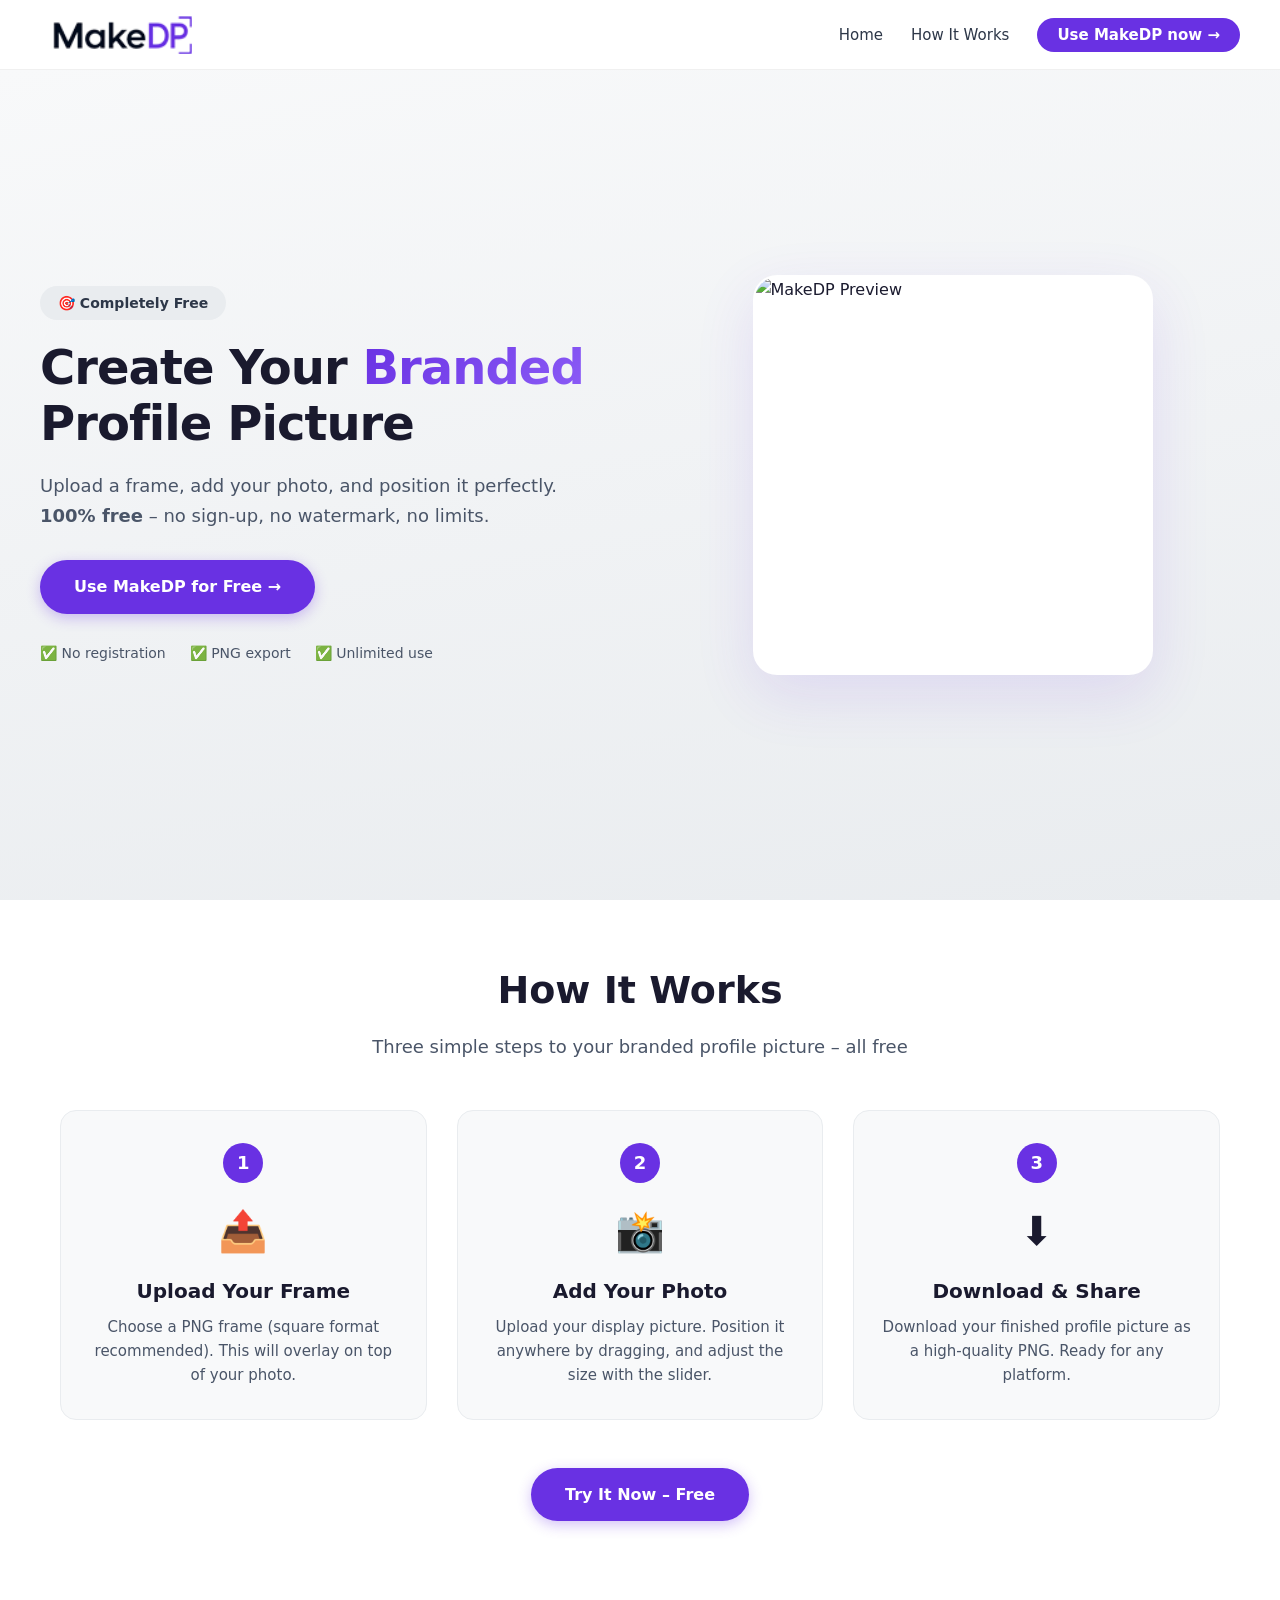
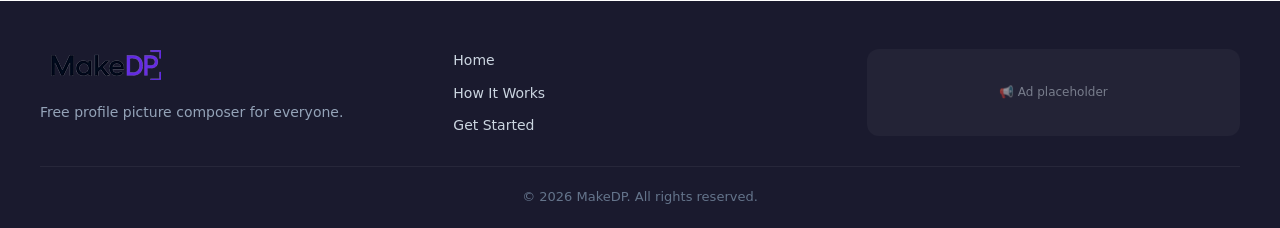
==== index.html @ 54bb2370 "Update index.html" ====
<!DOCTYPE html>
<html lang="en">
<head>
  <meta charset="UTF-8" />
  <meta name="viewport" content="width=device-width, initial-scale=1.0" />
  <title>MakeDP – Free Profile Picture Composer</title>
  <link rel="stylesheet" href="styles.css" />
</head>
<body>

  <!-- Navigation -->
  <nav class="navbar">
    <div class="nav-container">
      <div class="nav-logo">
        <a href="index.html">
          <img src="web MakeDP.png" alt="MakeDP Logo" class="nav-logo-img" />
        </a>
      </div>
      <ul class="nav-links">
        <li><a href="index.html">Home</a></li>
        <li><a href="#how-it-works">How It Works</a></li>
        <li><a href="tool.html" class="nav-cta">Use MakeDP now →</a></li>
      </ul>
      <div class="nav-toggle" id="navToggle">
        <span></span><span></span><span></span>
      </div>
    </div>
  </nav>

  <!-- Hero Section -->
  <section class="hero">
    <div class="hero-container">
      <div class="hero-content">
        <span class="hero-badge">🎯 Completely Free</span>
        <h1>Create Your <span class="highlight">Branded</span> Profile Picture</h1>
        <p class="hero-sub">
          Upload a frame, add your photo, and position it perfectly. <br />
          <strong>100% free</strong> – no sign-up, no watermark, no limits.
        </p>
        <div class="hero-buttons">
          <a href="tool.html" class="btn btn-primary">Use MakeDP for Free →</a>
        </div>
        <div class="hero-stats">
          <span>✅ No registration</span>
          <span>✅ PNG export</span>
          <span>✅ Unlimited use</span>
        </div>
      </div>
      <div class="hero-preview">
        <div class="preview-box">
          <img src="hero-preview.png" alt="MakeDP Preview" class="hero-preview-img" />
        </div>
      </div>
    </div>
  </section>

  <!-- How It Works -->
  <section class="how-it-works" id="how-it-works">
    <div class="section-container">
      <h2 class="section-title">How It Works</h2>
      <p class="section-sub">Three simple steps to your branded profile picture – all free</p>

      <div class="steps-grid">
        <div class="step-card">
          <div class="step-number">1</div>
          <div class="step-icon">📤</div>
          <h3>Upload Your Frame</h3>
          <p>Choose a PNG frame (square format recommended). This will overlay on top of your photo.</p>
        </div>

        <div class="step-card">
          <div class="step-number">2</div>
          <div class="step-icon">📸</div>
          <h3>Add Your Photo</h3>
          <p>Upload your display picture. Position it anywhere by dragging, and adjust the size with the slider.</p>
        </div>

        <div class="step-card">
          <div class="step-number">3</div>
          <div class="step-icon">⬇️</div>
          <h3>Download &amp; Share</h3>
          <p>Download your finished profile picture as a high-quality PNG. Ready for any platform.</p>
        </div>
      </div>

      <div class="steps-cta">
        <a href="tool.html" class="btn btn-primary">Try It Now – Free</a>
      </div>
    </div>
  </section>

  <!-- Footer -->
  <footer class="footer">
    <div class="footer-container">
      <div class="footer-brand">
        <img src="web MakeDP.png" alt="MakeDP Logo" style="height: 32px; width: auto; display: inline-block; margin-bottom: 8px;" />
        <p style="margin-top: 4px;">Free profile picture composer for everyone.</p>
      </div>
      <div class="footer-links">
        <a href="index.html">Home</a>
        <a href="#how-it-works">How It Works</a>
        <a href="tool.html">Get Started</a>
      </div>
      <div class="footer-ads">
        <span style="font-size:12px; opacity:0.5;">📢 Ad placeholder</span>
      </div>
    </div>
    <div class="footer-bottom">
      <p>&copy; 2026 MakeDP. All rights reserved.</p>
    </div>
  </footer>

  <script src="script.js"></script>
</body>
</html>
---- styles.css ----
/* ===== RESET & BASE ===== */
* {
  box-sizing: border-box;
  margin: 0;
  padding: 0;
}
html {
  scroll-behavior: smooth;
}
body {
  font-family: 'Segoe UI', 'Inter', system-ui, -apple-system, sans-serif;
  background: #f8f9fa;
  color: #1a1a2e;
  line-height: 1.6;
  padding-top: 70px; /* offset for fixed navbar */
}

/* ===== NAVBAR ===== */
.navbar {
  position: fixed;
  top: 0;
  left: 0;
  width: 100%;
  background: rgba(255, 255, 255, 0.92);
  backdrop-filter: blur(12px);
  -webkit-backdrop-filter: blur(12px);
  border-bottom: 1px solid rgba(0, 0, 0, 0.06);
  z-index: 1000;
  padding: 0 20px;
  height: 70px;
  display: flex;
  align-items: center;
}
.nav-container {
  max-width: 1200px;
  width: 100%;
  margin: 0 auto;
  display: flex;
  align-items: center;
  justify-content: space-between;
}
.nav-logo a {
  display: flex;
  align-items: center;
  text-decoration: none;
}
.nav-logo-img {
  height: 40px;
  width: auto;
  display: block;
}
.nav-links {
  display: flex;
  align-items: center;
  gap: 28px;
  list-style: none;
}
.nav-links a {
  text-decoration: none;
  color: #2d3748;
  font-weight: 500;
  font-size: 15px;
  transition: color 0.2s;
  position: relative;
}
.nav-links a:hover {
  color: #6931e3;
}
.nav-links a.active {
  color: #6931e3;
}
.nav-cta {
  background: #6931e3;
  color: white !important;
  padding: 8px 20px;
  border-radius: 40px;
  font-weight: 600 !important;
  transition: background 0.2s !important;
}
.nav-cta:hover {
  background: #4a1a9e !important;
  color: white !important;
}
.nav-toggle {
  display: none;
  flex-direction: column;
  gap: 5px;
  cursor: pointer;
  padding: 4px;
}
.nav-toggle span {
  width: 26px;
  height: 3px;
  background: #1a1a2e;
  border-radius: 4px;
  transition: 0.3s;
}

/* ===== HERO ===== */
.hero {
  padding: 60px 20px 80px;
  background: linear-gradient(170deg, #f8f9fa 0%, #e9ecef 100%);
  min-height: calc(100vh - 70px);
  display: flex;
  align-items: center;
}
.hero-container {
  max-width: 1200px;
  width: 100%;
  margin: 0 auto;
  display: grid;
  grid-template-columns: 1fr 1fr;
  gap: 50px;
  align-items: center;
}
.hero-content {
  display: flex;
  flex-direction: column;
  gap: 20px;
}
.hero-badge {
  display: inline-block;
  background: #e9ecef;
  padding: 6px 18px;
  border-radius: 40px;
  font-size: 14px;
  font-weight: 600;
  color: #2d3748;
  width: fit-content;
}
.highlight {
  background: linear-gradient(135deg, #6931e3, #8b5cf6);
  -webkit-background-clip: text;
  -webkit-text-fill-color: transparent;
  background-clip: text;
}
.hero h1 {
  font-size: 48px;
  font-weight: 800;
  line-height: 1.15;
  letter-spacing: -0.02em;
}
.hero-sub {
  font-size: 18px;
  color: #4a5568;
  line-height: 1.7;
}
.hero-buttons {
  display: flex;
  gap: 16px;
  flex-wrap: wrap;
  margin-top: 8px;
}
.hero-stats {
  display: flex;
  gap: 24px;
  font-size: 14px;
  color: #4a5568;
  margin-top: 8px;
  flex-wrap: wrap;
}
.hero-stats span {
  display: flex;
  align-items: center;
  gap: 6px;
}
.hero-preview {
  display: flex;
  justify-content: center;
  align-items: center;
}
.preview-box {
  width: 100%;
  max-width: 400px;
  aspect-ratio: 1/1;
  background: #ffffff;
  border-radius: 24px;
  box-shadow: 0 20px 60px rgba(105, 49, 227, 0.12);
  border: 2px solid rgba(255, 255, 255, 0.6);
  overflow: hidden;
  display: flex;
  align-items: center;
  justify-content: center;
}
.hero-preview-img {
  width: 100%;
  height: 100%;
  object-fit: cover;
  display: block;
}

/* ===== BUTTONS ===== */
.btn {
  display: inline-flex;
  align-items: center;
  gap: 8px;
  padding: 14px 34px;
  border-radius: 40px;
  font-weight: 600;
  font-size: 16px;
  text-decoration: none;
  transition: 0.2s ease;
  border: none;
  cursor: pointer;
}
.btn-primary {
  background: #6931e3;
  color: white;
  box-shadow: 0 4px 14px rgba(105, 49, 227, 0.30);
}
.btn-primary:hover {
  background: #4a1a9e;
  box-shadow: 0 6px 20px rgba(105, 49, 227, 0.40);
  transform: translateY(-2px);
}
.btn-secondary {
  background: white;
  color: #1a1a2e;
  border: 2px solid #dee2e6;
}
.btn-secondary:hover {
  border-color: #6931e3;
  background: #f8f9fa;
}

/* ===== SECTIONS ===== */
.section-container {
  max-width: 1200px;
  margin: 0 auto;
  padding: 60px 20px 80px;
}
.section-title {
  font-size: 38px;
  font-weight: 700;
  text-align: center;
  margin-bottom: 12px;
}
.section-sub {
  text-align: center;
  font-size: 18px;
  color: #4a5568;
  margin-bottom: 48px;
}

/* ===== HOW IT WORKS ===== */
.how-it-works {
  background: white;
}
.steps-grid {
  display: grid;
  grid-template-columns: repeat(3, 1fr);
  gap: 30px;
}
.step-card {
  text-align: center;
  padding: 32px 24px;
  background: #f8f9fa;
  border-radius: 16px;
  transition: 0.3s;
  border: 1px solid #e9ecef;
}
.step-card:hover {
  transform: translateY(-4px);
  box-shadow: 0 8px 30px rgba(105, 49, 227, 0.06);
}
.step-number {
  display: inline-block;
  width: 40px;
  height: 40px;
  background: #6931e3;
  color: white;
  border-radius: 50%;
  line-height: 40px;
  font-weight: 700;
  font-size: 18px;
  margin-bottom: 16px;
}
.step-icon {
  font-size: 40px;
  margin-bottom: 12px;
  display: block;
}
.step-card h3 {
  font-size: 20px;
  margin-bottom: 8px;
}
.step-card p {
  color: #4a5568;
  font-size: 15px;
  line-height: 1.6;
}
.steps-cta {
  text-align: center;
  margin-top: 48px;
}

/* ===== TOOL PAGE (composer) ===== */
.container {
  background: #fff;
  border-radius: 16px;
  padding: 28px 20px 24px;
  box-shadow: 0 6px 20px rgba(105, 49, 227, 0.08);
  max-width: 620px;
  width: 100%;
  margin: 20px auto;
  text-align: center;
}
.controls {
  display: flex;
  flex-direction: column;
  gap: 18px;
  margin-bottom: 22px;
}
.field {
  display: flex;
  flex-direction: column;
  align-items: center;
}
input[type="file"] {
  display: block;
  padding: 8px 12px;
  border: 1px solid #ccc;
  border-radius: 6px;
  background: #f8f9fa;
  cursor: pointer;
  transition: background-color 0.2s;
  width: 100%;
  max-width: 280px;
}
input[type="file"]:hover {
  background-color: #e9ecef;
}
.slider-field label {
  margin-bottom: 6px;
  font-weight: 500;
}
.slider-field input[type="range"] {
  width: 220px;
  height: 4px;
  background: #6931e3;
  border-radius: 4px;
  -webkit-appearance: none;
  appearance: none;
  outline: none;
  cursor: pointer;
}
.slider-field input[type="range"]::-webkit-slider-thumb {
  -webkit-appearance: none;
  appearance: none;
  height: 18px;
  width: 18px;
  border-radius: 50%;
  background: white;
  border: 2px solid #6931e3;
  box-shadow: 0 0 4px rgba(105, 49, 227, 0.1);
}
.slider-field input[type="range"]::-moz-range-thumb {
  height: 18px;
  width: 18px;
  border-radius: 50%;
  background: white;
  border: 2px solid #6931e3;
  box-shadow: 0 0 4px rgba(105, 49, 227, 0.1);
}
.canvas-wrapper {
  border: 2px solid #6931e3;
  border-radius: 12px;
  overflow: hidden;
  margin-bottom: 22px;
  background: #fff;
}
canvas {
  display: block;
  width: 100%;
  height: auto;
  max-width: 100%;
  background: white;
}
.actions {
  display: flex;
  justify-content: center;
  flex-wrap: wrap;
  gap: 16px;
}
button {
  background-color: #6931e3;
  color: white;
  border: none;
  padding: 12px 26px;
  border-radius: 8px;
  font-size: 14px;
  font-weight: 500;
  cursor: pointer;
  transition: 0.2s ease;
  min-width: 110px;
}
button:hover {
  background-color: #4a1a9e;
}
#resetBtn {
  background-color: #6c757d;
}
#resetBtn:hover {
  background-color: #5a6268;
}

/* ===== FOOTER ===== */
.footer {
  background: #1a1a2e;
  color: #cbd5e0;
  padding: 48px 20px 20px;
  margin-top: 0;
}
.footer-container {
  max-width: 1200px;
  margin: 0 auto;
  display: grid;
  grid-template-columns: 1fr 1fr 1fr;
  gap: 40px;
}
.footer-brand .logo-icon {
  font-size: 28px;
}
.footer-brand .logo-text {
  font-weight: 700;
  font-size: 22px;
  color: white;
  margin-left: 8px;
}
.footer-brand p {
  margin-top: 4px;
  font-size: 14px;
  color: #94a3b8;
}
.footer-links {
  display: flex;
  flex-direction: column;
  gap: 10px;
}
.footer-links a {
  color: #cbd5e0;
  text-decoration: none;
  font-size: 14px;
  transition: color 0.2s;
}
.footer-links a:hover {
  color: white;
}
.footer-ads {
  background: rgba(255, 255, 255, 0.04);
  border-radius: 12px;
  padding: 20px;
  text-align: center;
  min-height: 80px;
  display: flex;
  align-items: center;
  justify-content: center;
}
.footer-bottom {
  max-width: 1200px;
  margin: 30px auto 0;
  padding-top: 20px;
  border-top: 1px solid rgba(255, 255, 255, 0.06);
  text-align: center;
  font-size: 13px;
  color: #64748b;
}

/* ===== RESPONSIVE ===== */
@media (max-width: 968px) {
  .hero-container {
    grid-template-columns: 1fr;
    text-align: center;
  }
  .hero h1 {
    font-size: 36px;
  }
  .hero-badge {
    margin: 0 auto;
  }
  .hero-stats {
    justify-content: center;
  }
  .hero-buttons {
    justify-content: center;
  }
  .steps-grid {
    grid-template-columns: 1fr;
    max-width: 400px;
    margin: 0 auto;
  }
  .footer-container {
    grid-template-columns: 1fr;
    text-align: center;
  }
  .footer-links {
    flex-direction: row;
    justify-content: center;
    flex-wrap: wrap;
  }
  .preview-box {
    max-width: 300px;
  }
}

@media (max-width: 700px) {
  .nav-links {
    display: none;
    flex-direction: column;
    position: absolute;
    top: 70px;
    left: 0;
    width: 100%;
    background: white;
    padding: 20px;
    box-shadow: 0 12px 40px rgba(0,0,0,0.08);
    gap: 16px;
    border-bottom: 1px solid #e9ecef;
  }
  .nav-links.open {
    display: flex;
  }
  .nav-toggle {
    display: flex;
  }
  .container {
    padding: 16px 12px;
    margin: 10px auto;
  }
  .slider-field input[type="range"] {
    width: 100%;
    max-width: 260px;
  }
  .actions {
    flex-direction: column;
    align-items: center;
    gap: 10px;
  }
  button {
    width: 100%;
    max-width: 260px;
  }
  .section-title {
    font-size: 28px;
  }
  .hero h1 {
    font-size: 28px;
  }
  .tool-ad-top {
    margin: 10px 10px 0;
  }
}

@media (max-width: 480px) {
  body {
    padding-top: 60px;
  }
  .navbar {
    height: 60px;
    padding: 0 12px;
  }
  .nav-logo-img {
    height: 32px;
  }
  .hero {
    padding: 30px 16px 50px;
  }
  .section-container {
    padding: 30px 16px 50px;
  }
  .container {
    padding: 12px 8px;
  }
  input[type="file"] {
    max-width: 100%;
  }
  .preview-box {
    max-width: 250px;
  }
}
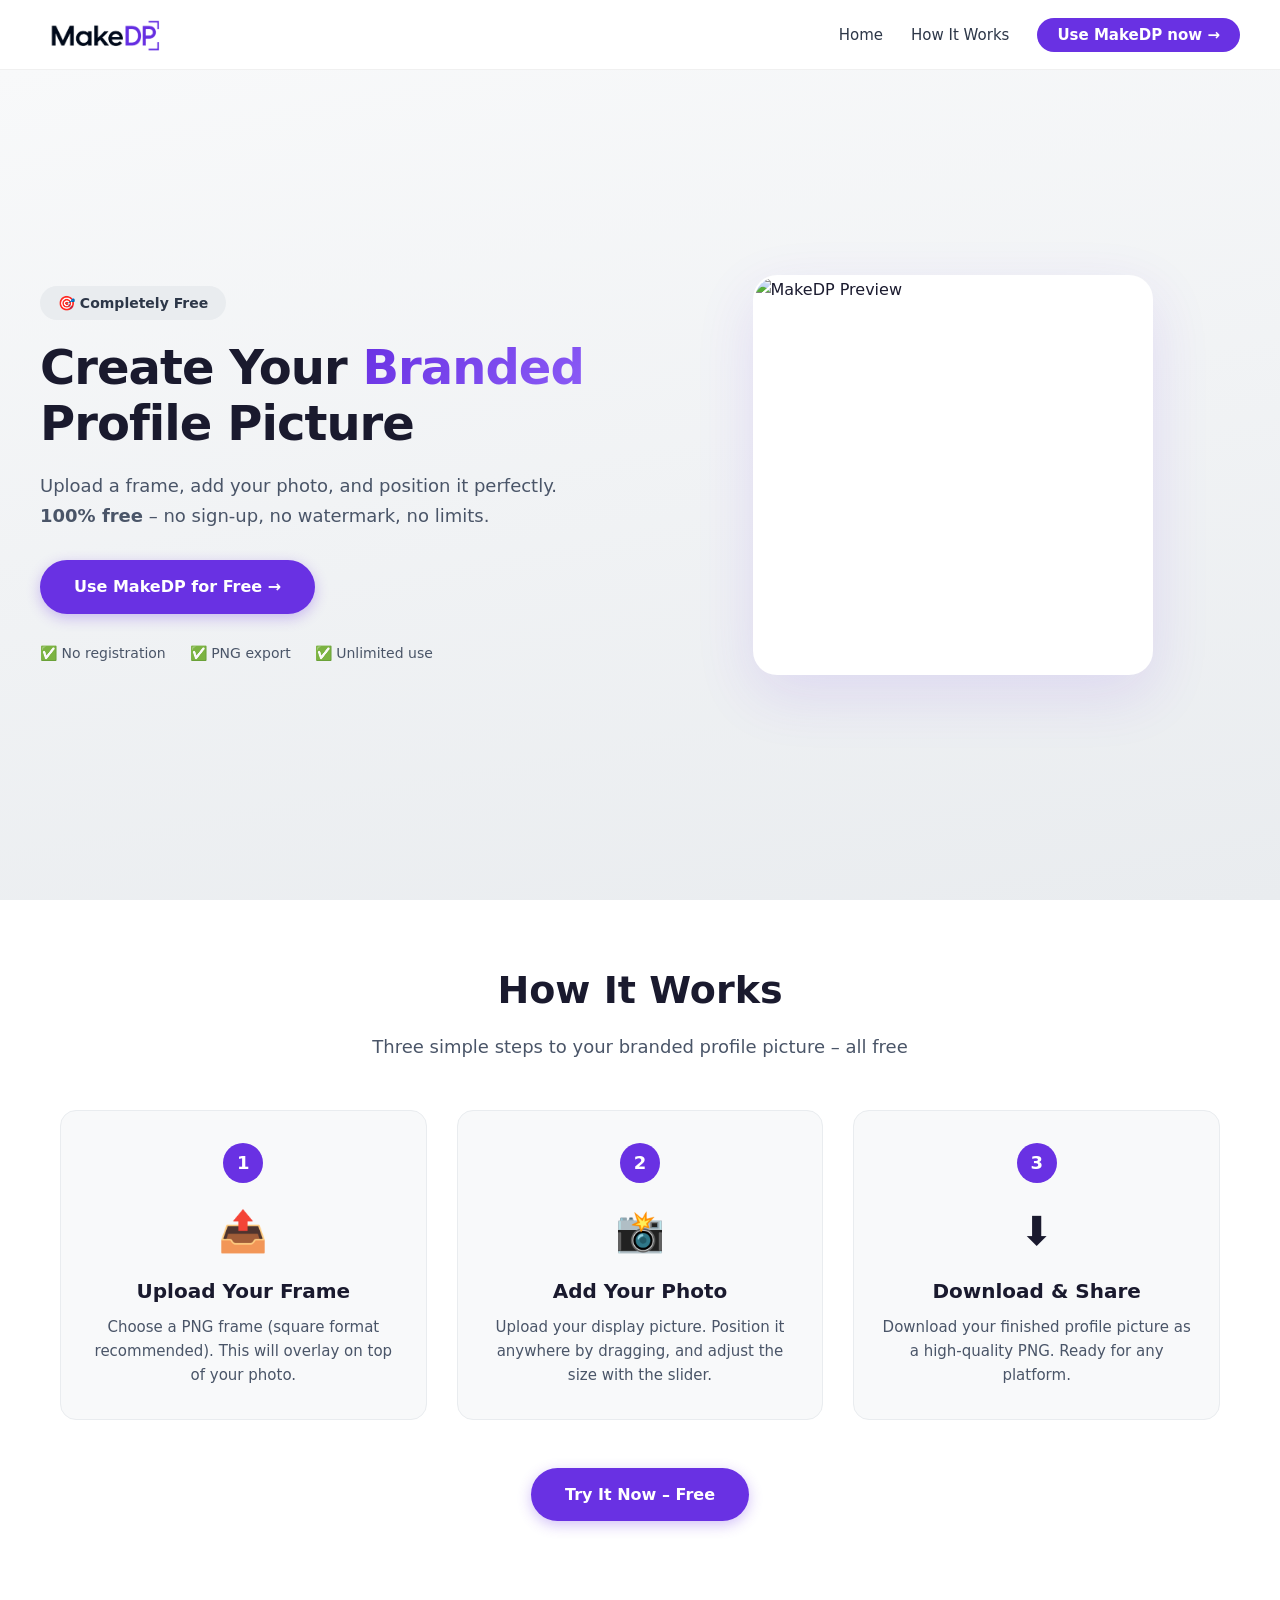
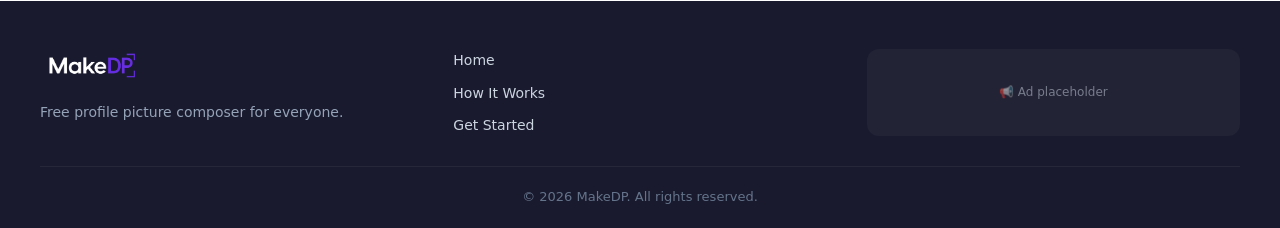
==== commit 313d41fe: "Update index.html" ====
--- a/index.html
+++ b/index.html
@@ -13,7 +13,7 @@
     <div class="nav-container">
       <div class="nav-logo">
         <a href="index.html">
-          <img src="web MakeDP.png" alt="MakeDP Logo" class="nav-logo-img" />
+          <img src="MakeDP.png" alt="MakeDP Logo" class="nav-logo-img" />
         </a>
       </div>
       <ul class="nav-links">
@@ -93,7 +93,7 @@
   <footer class="footer">
     <div class="footer-container">
       <div class="footer-brand">
-        <img src="web MakeDP.png" alt="MakeDP Logo" style="height: 32px; width: auto; display: inline-block; margin-bottom: 8px;" />
+        <img src="MakeDP2.png" alt="MakeDP Logo" style="height: 32px; width: auto; display: inline-block; margin-bottom: 8px;" />
         <p style="margin-top: 4px;">Free profile picture composer for everyone.</p>
       </div>
       <div class="footer-links">
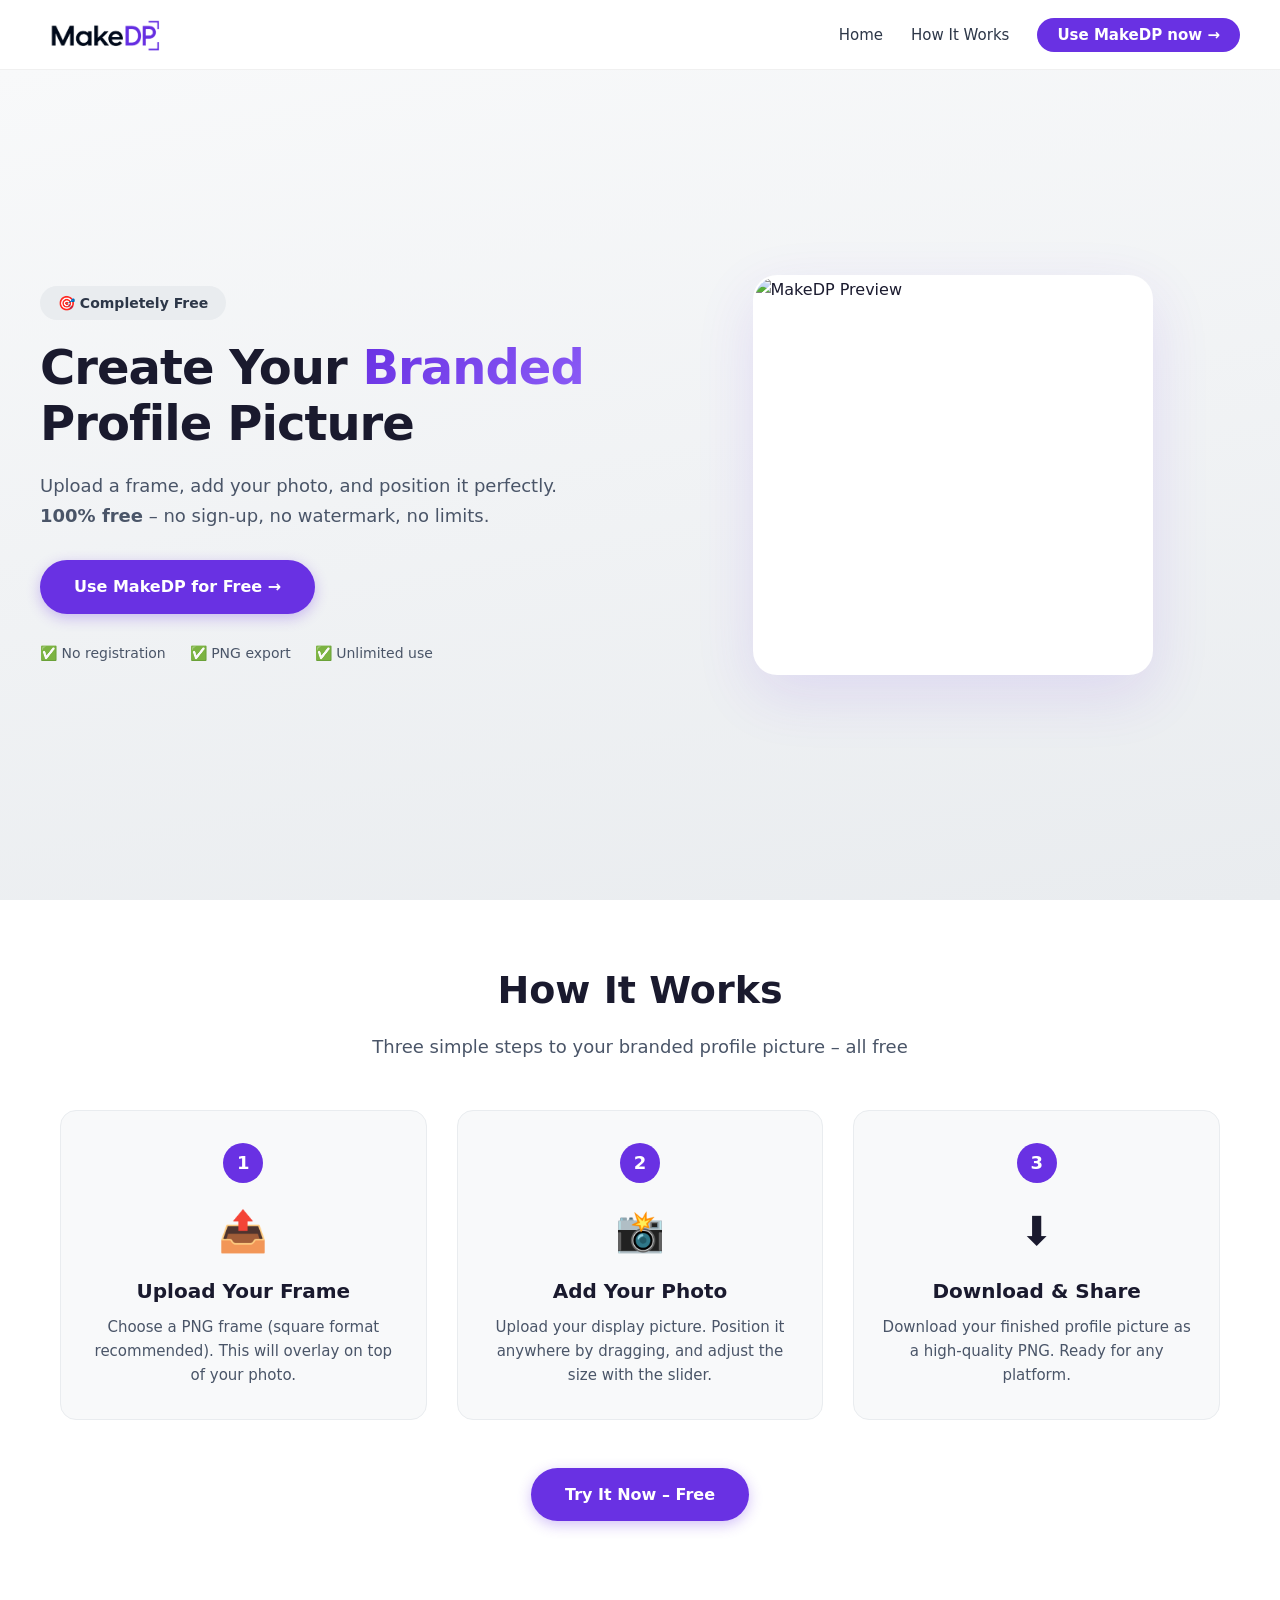
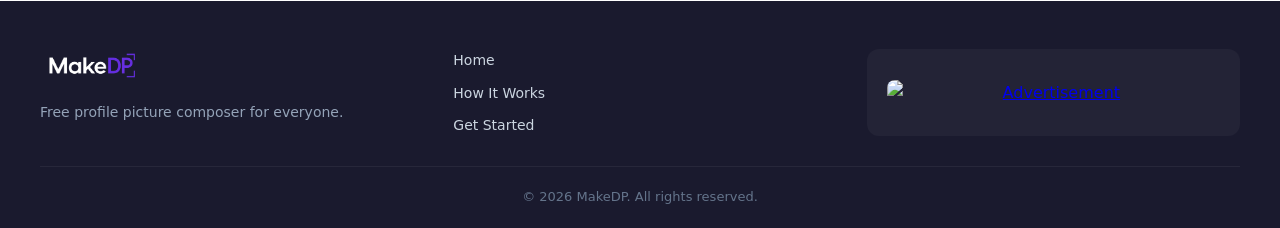
==== commit 033dcba8: "Update index.html" ====
--- a/index.html
+++ b/index.html
@@ -102,8 +102,10 @@
         <a href="tool.html">Get Started</a>
       </div>
       <div class="footer-ads">
-        <span style="font-size:12px; opacity:0.5;">📢 Ad placeholder</span>
-      </div>
+  <a href="https://temu.to/k/eyn0vnyoa7x" target="_blank" rel="noopener" style="display:block; width:100%;">
+    <img src="https://your-banner-image.jpg" alt="Advertisement" style="width:100%; max-width:100%; height:auto; display:block; border-radius:8px;" />
+  </a>
+</div>
     </div>
     <div class="footer-bottom">
       <p>&copy; 2026 MakeDP. All rights reserved.</p>
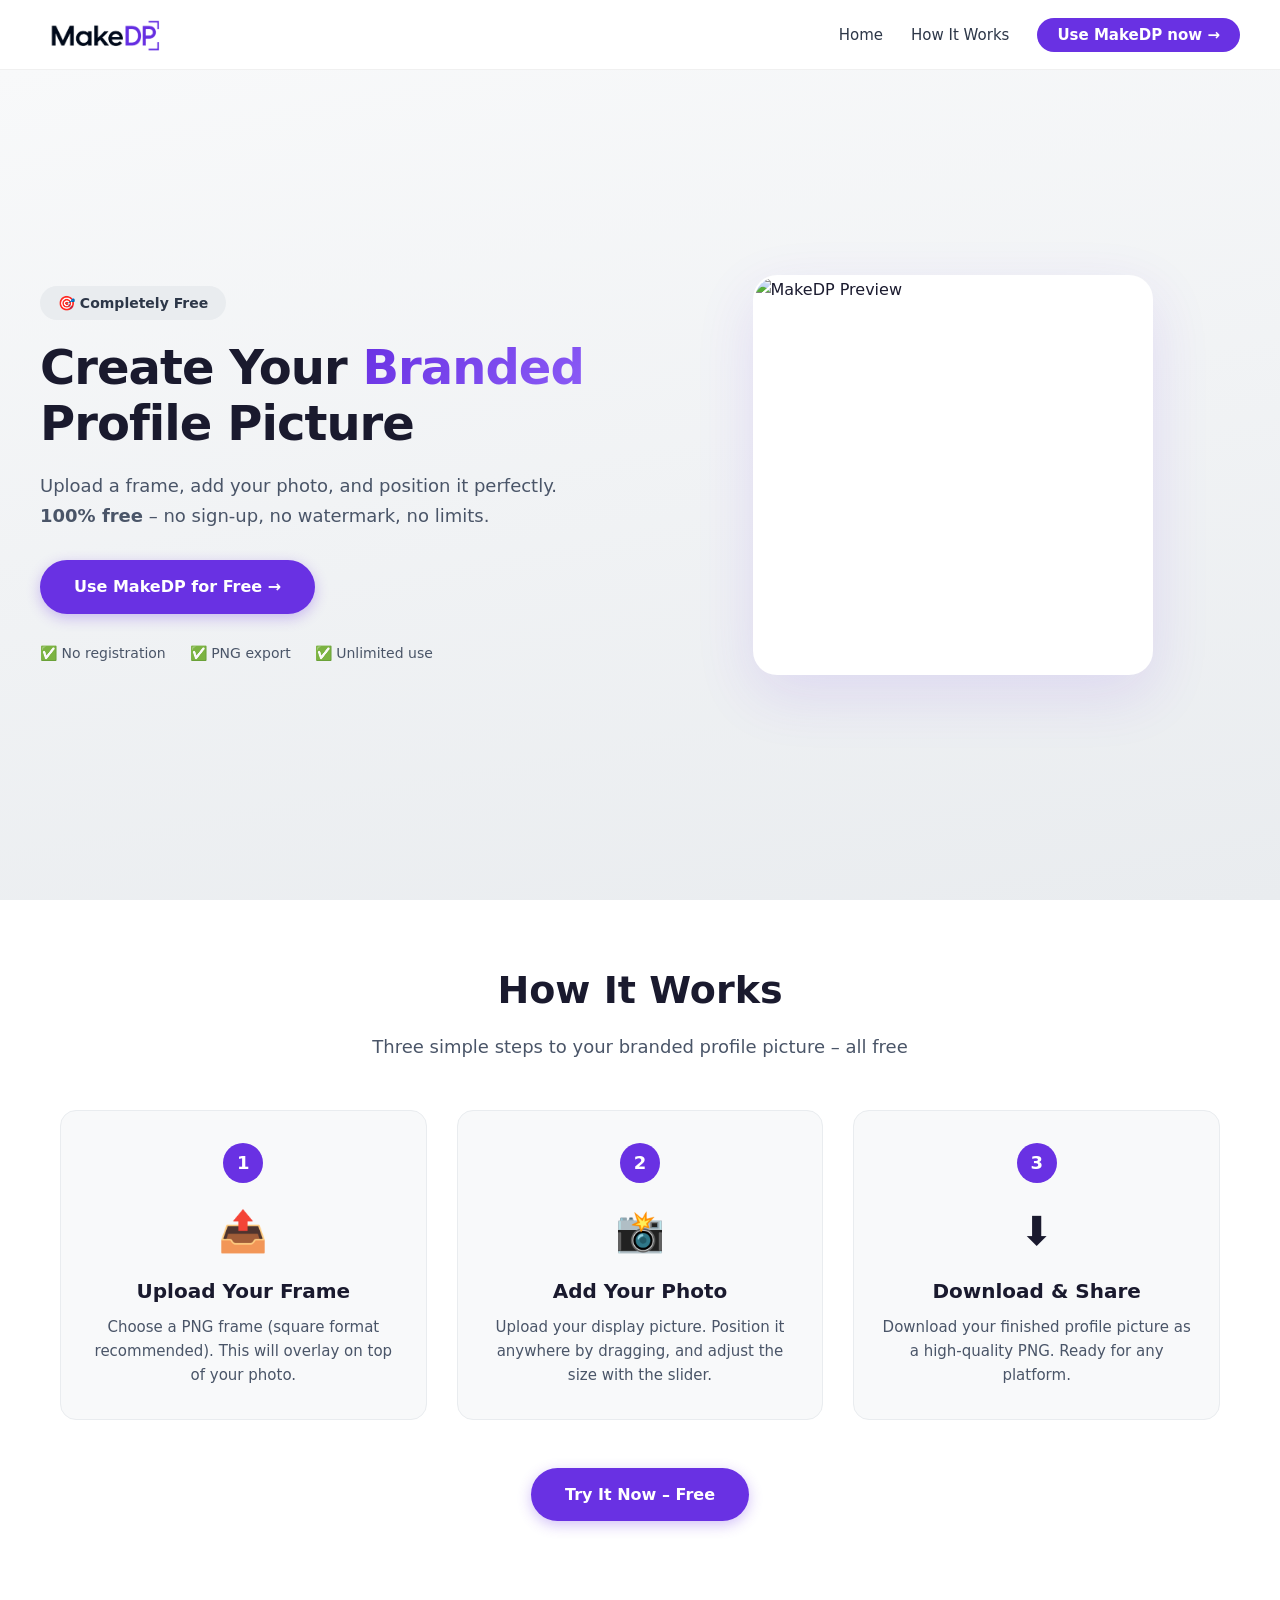
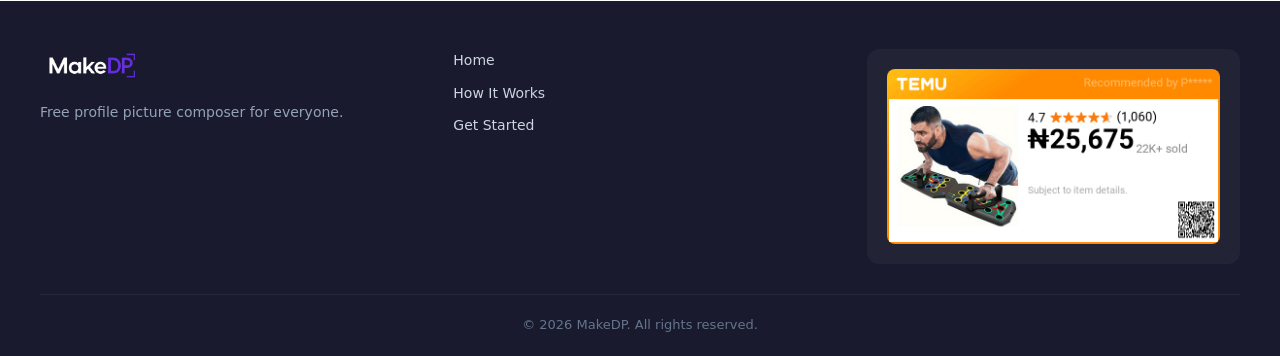
==== commit 39565065: "Update index.html" ====
--- a/index.html
+++ b/index.html
@@ -103,7 +103,7 @@
       </div>
       <div class="footer-ads">
   <a href="https://temu.to/k/eyn0vnyoa7x" target="_blank" rel="noopener" style="display:block; width:100%;">
-    <img src="https://your-banner-image.jpg" alt="Advertisement" style="width:100%; max-width:100%; height:auto; display:block; border-radius:8px;" />
+    <img src="temu ad1.png" alt="Advertisement" style="width:100%; max-width:100%; height:auto; display:block; border-radius:8px;" />
   </a>
 </div>
     </div>
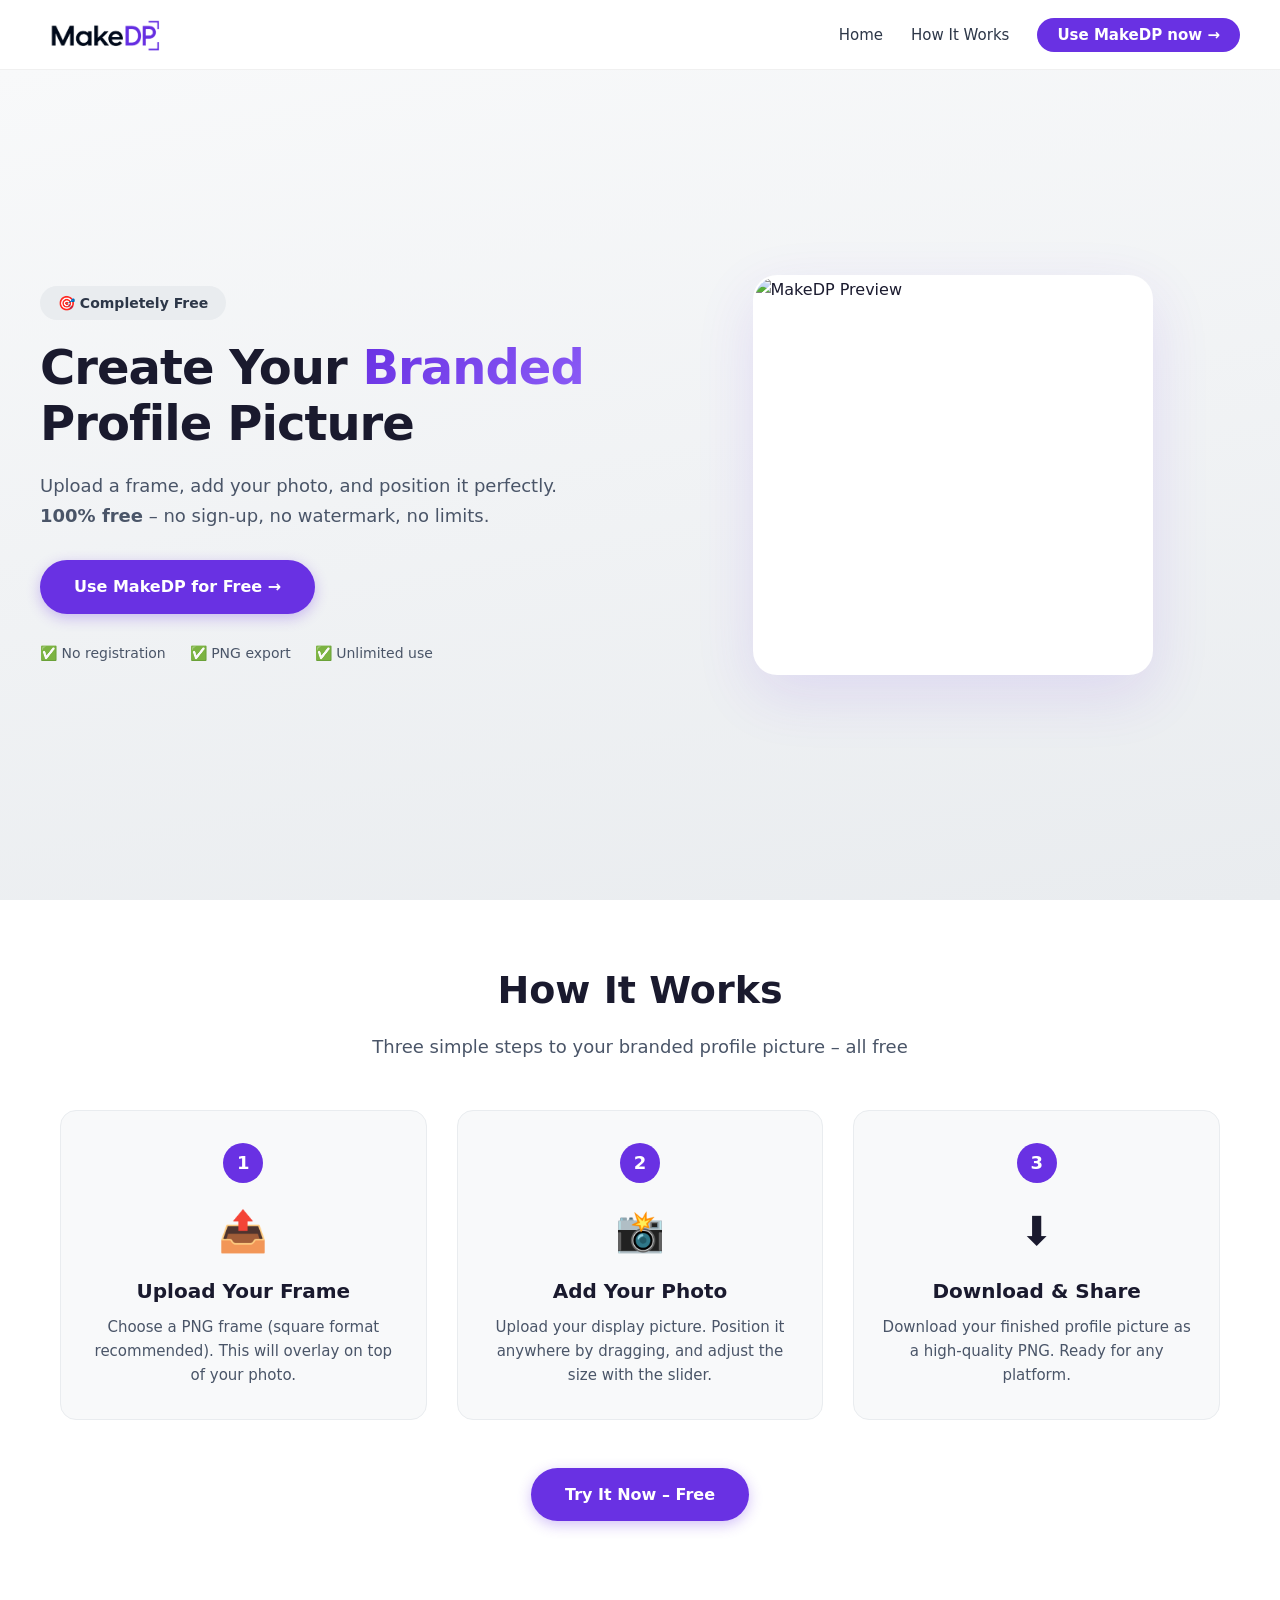
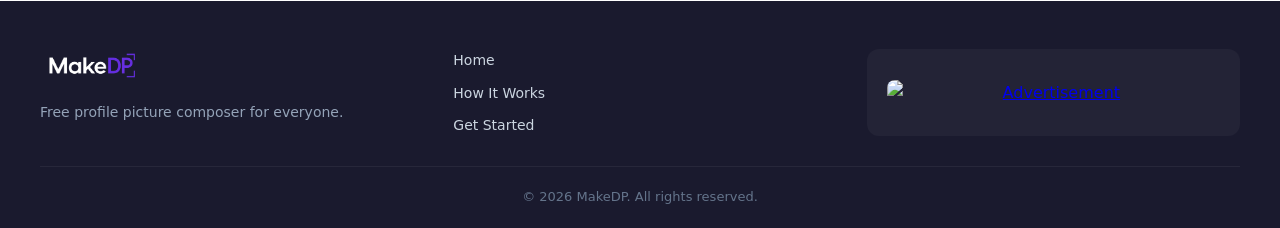
==== commit dd8eae1e: "Update index.html" ====
--- a/index.html
+++ b/index.html
@@ -102,8 +102,8 @@
         <a href="tool.html">Get Started</a>
       </div>
       <div class="footer-ads">
-  <a href="https://temu.to/k/eyn0vnyoa7x" target="_blank" rel="noopener" style="display:block; width:100%;">
-    <img src="temu ad1.png" alt="Advertisement" style="width:100%; max-width:100%; height:auto; display:block; border-radius:8px;" />
+  <a href="#" target="_blank" rel="noopener" style="display:block; width:100%;">
+    <img src="" alt="Advertisement" style="width:100%; max-width:100%; height:auto; display:block; border-radius:8px;" />
   </a>
 </div>
     </div>
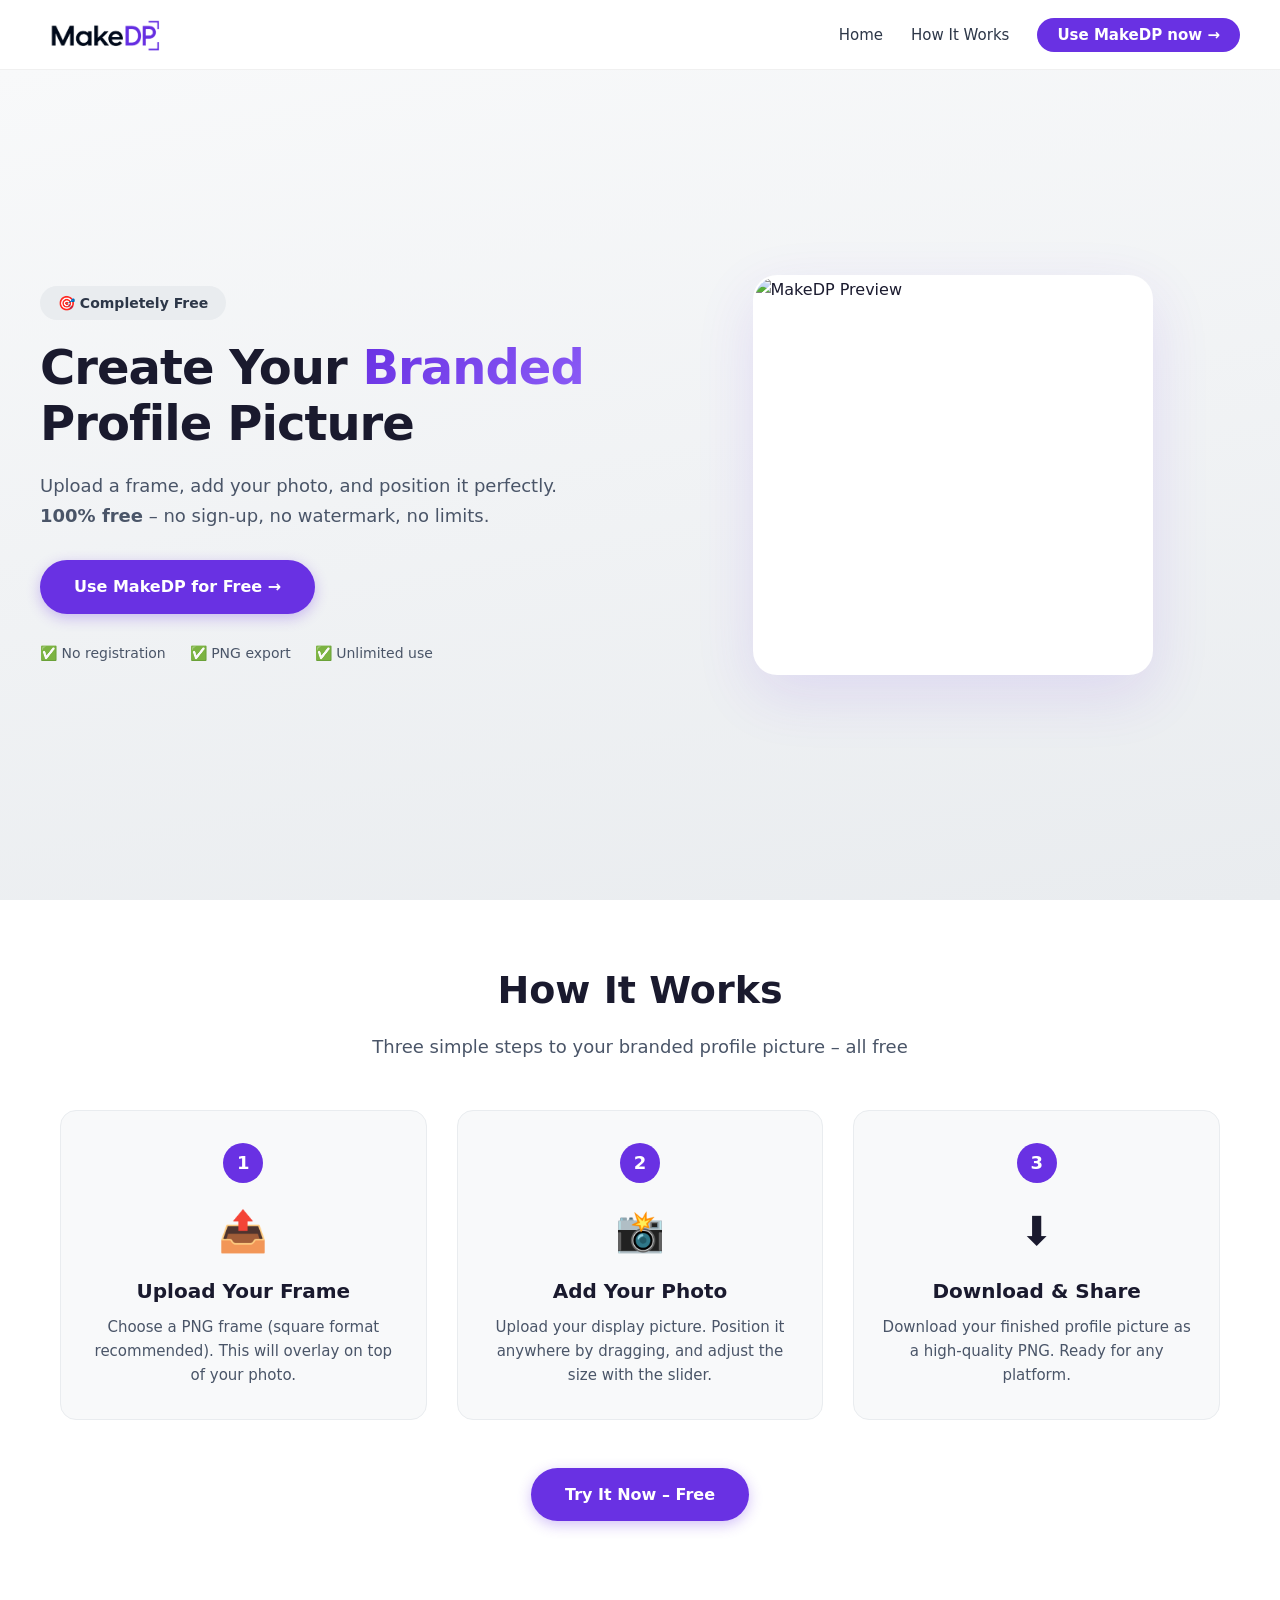
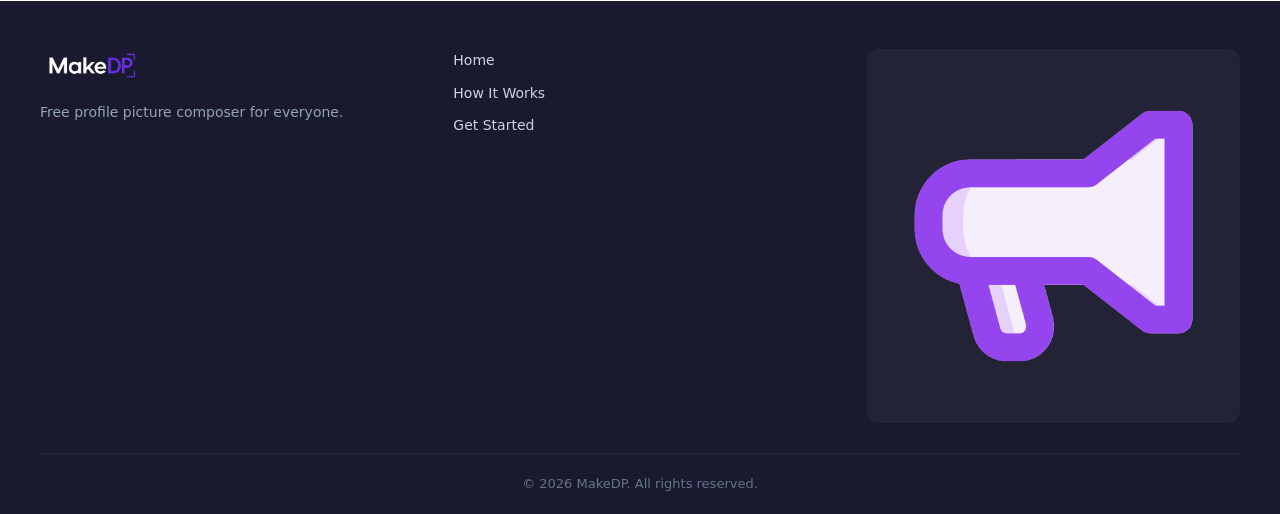
==== commit 56799f1d: "Update index.html" ====
--- a/index.html
+++ b/index.html
@@ -103,7 +103,7 @@
       </div>
       <div class="footer-ads">
   <a href="#" target="_blank" rel="noopener" style="display:block; width:100%;">
-    <img src="" alt="Advertisement" style="width:100%; max-width:100%; height:auto; display:block; border-radius:8px;" />
+    <img src="ads.png" alt="Advertisement" style="width:100%; max-width:100%; height:auto; display:block; border-radius:8px;" />
   </a>
 </div>
     </div>
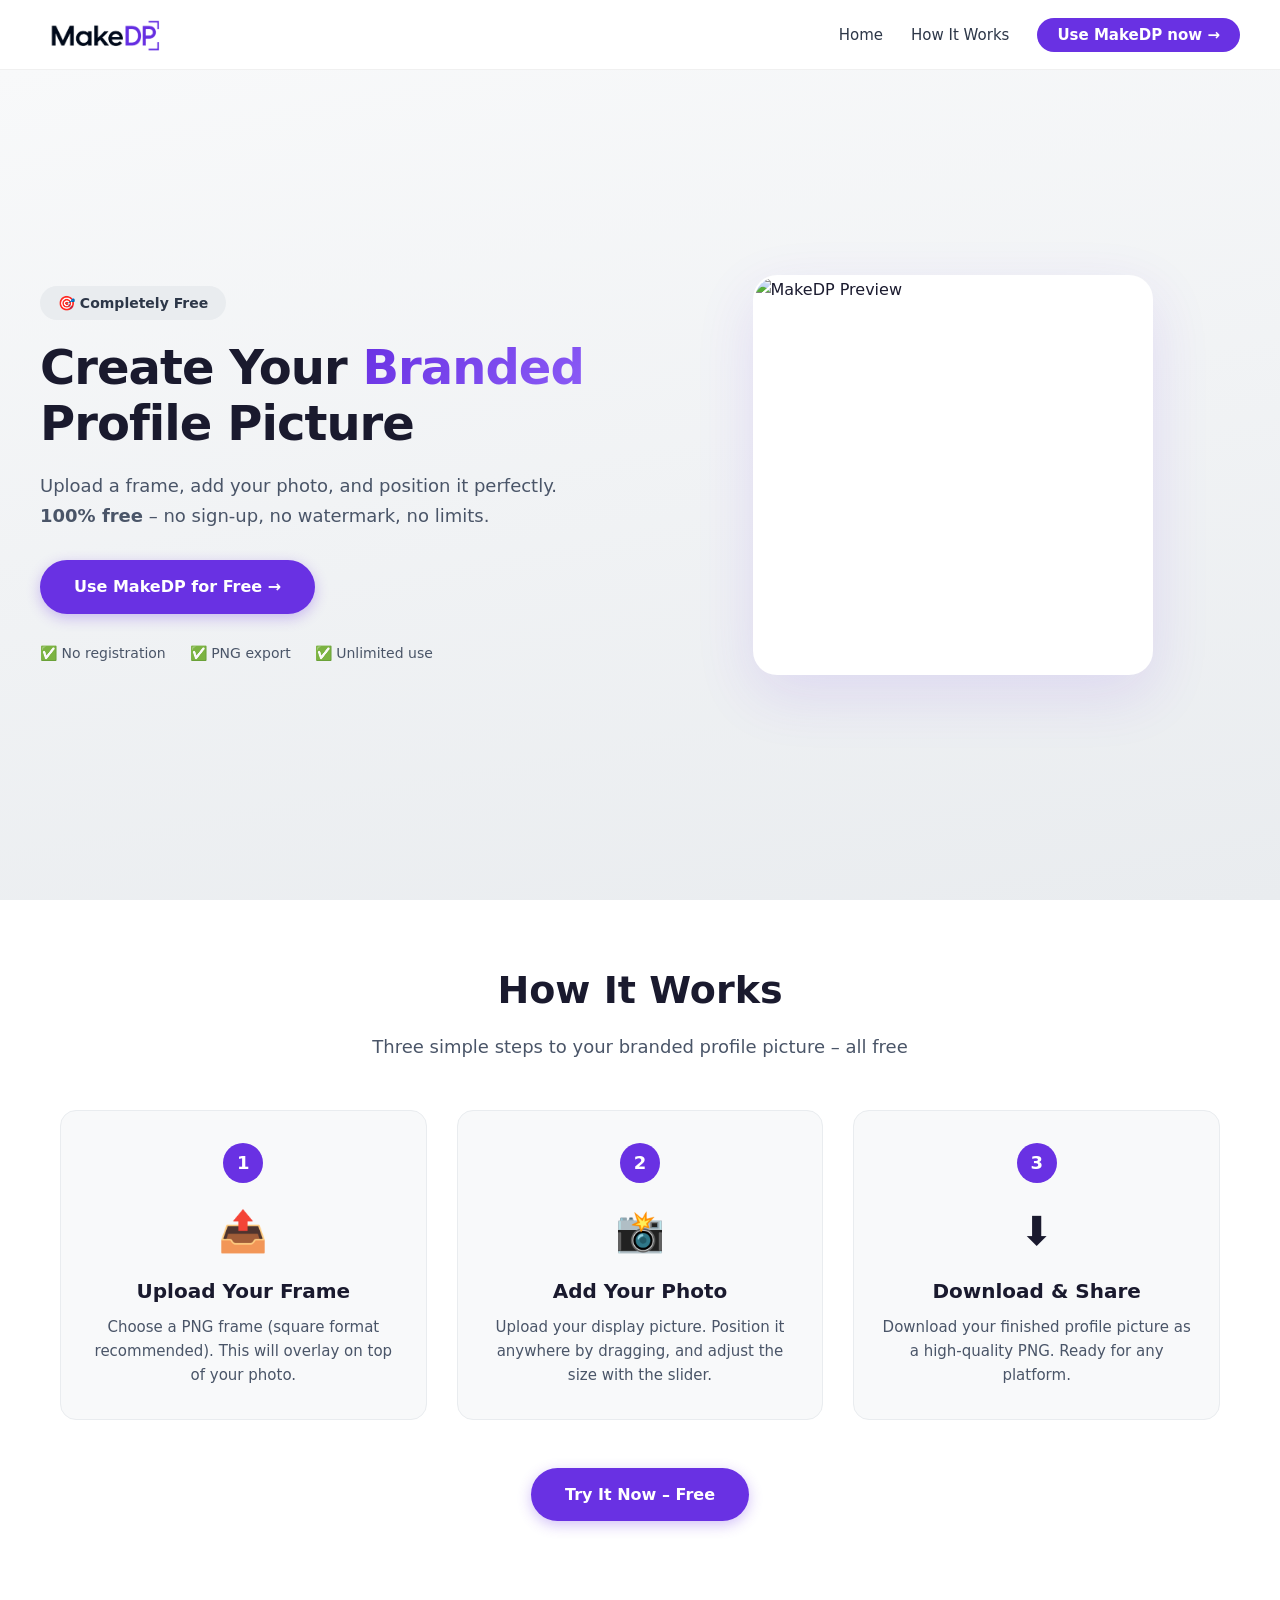
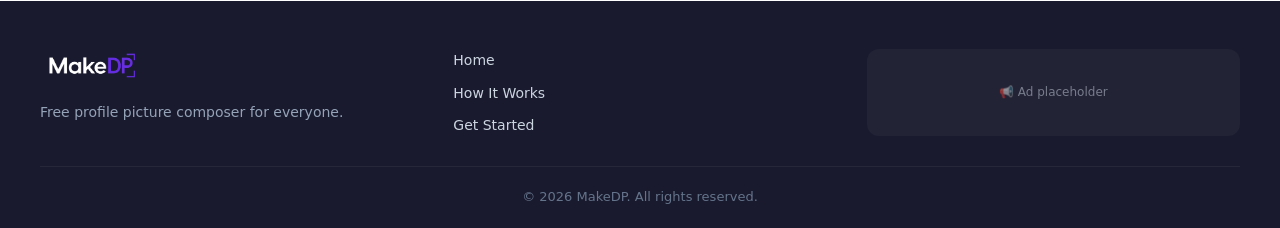
==== commit 5b2285de: "Update index.html" ====
--- a/index.html
+++ b/index.html
@@ -102,10 +102,8 @@
         <a href="tool.html">Get Started</a>
       </div>
       <div class="footer-ads">
-  <a href="#" target="_blank" rel="noopener" style="display:block; width:100%;">
-    <img src="ads.png" alt="Advertisement" style="width:100%; max-width:100%; height:auto; display:block; border-radius:8px;" />
-  </a>
-</div>
+        <span style="font-size:12px; opacity:0.5;">📢 Ad placeholder</span>
+      </div>
     </div>
     <div class="footer-bottom">
       <p>&copy; 2026 MakeDP. All rights reserved.</p>
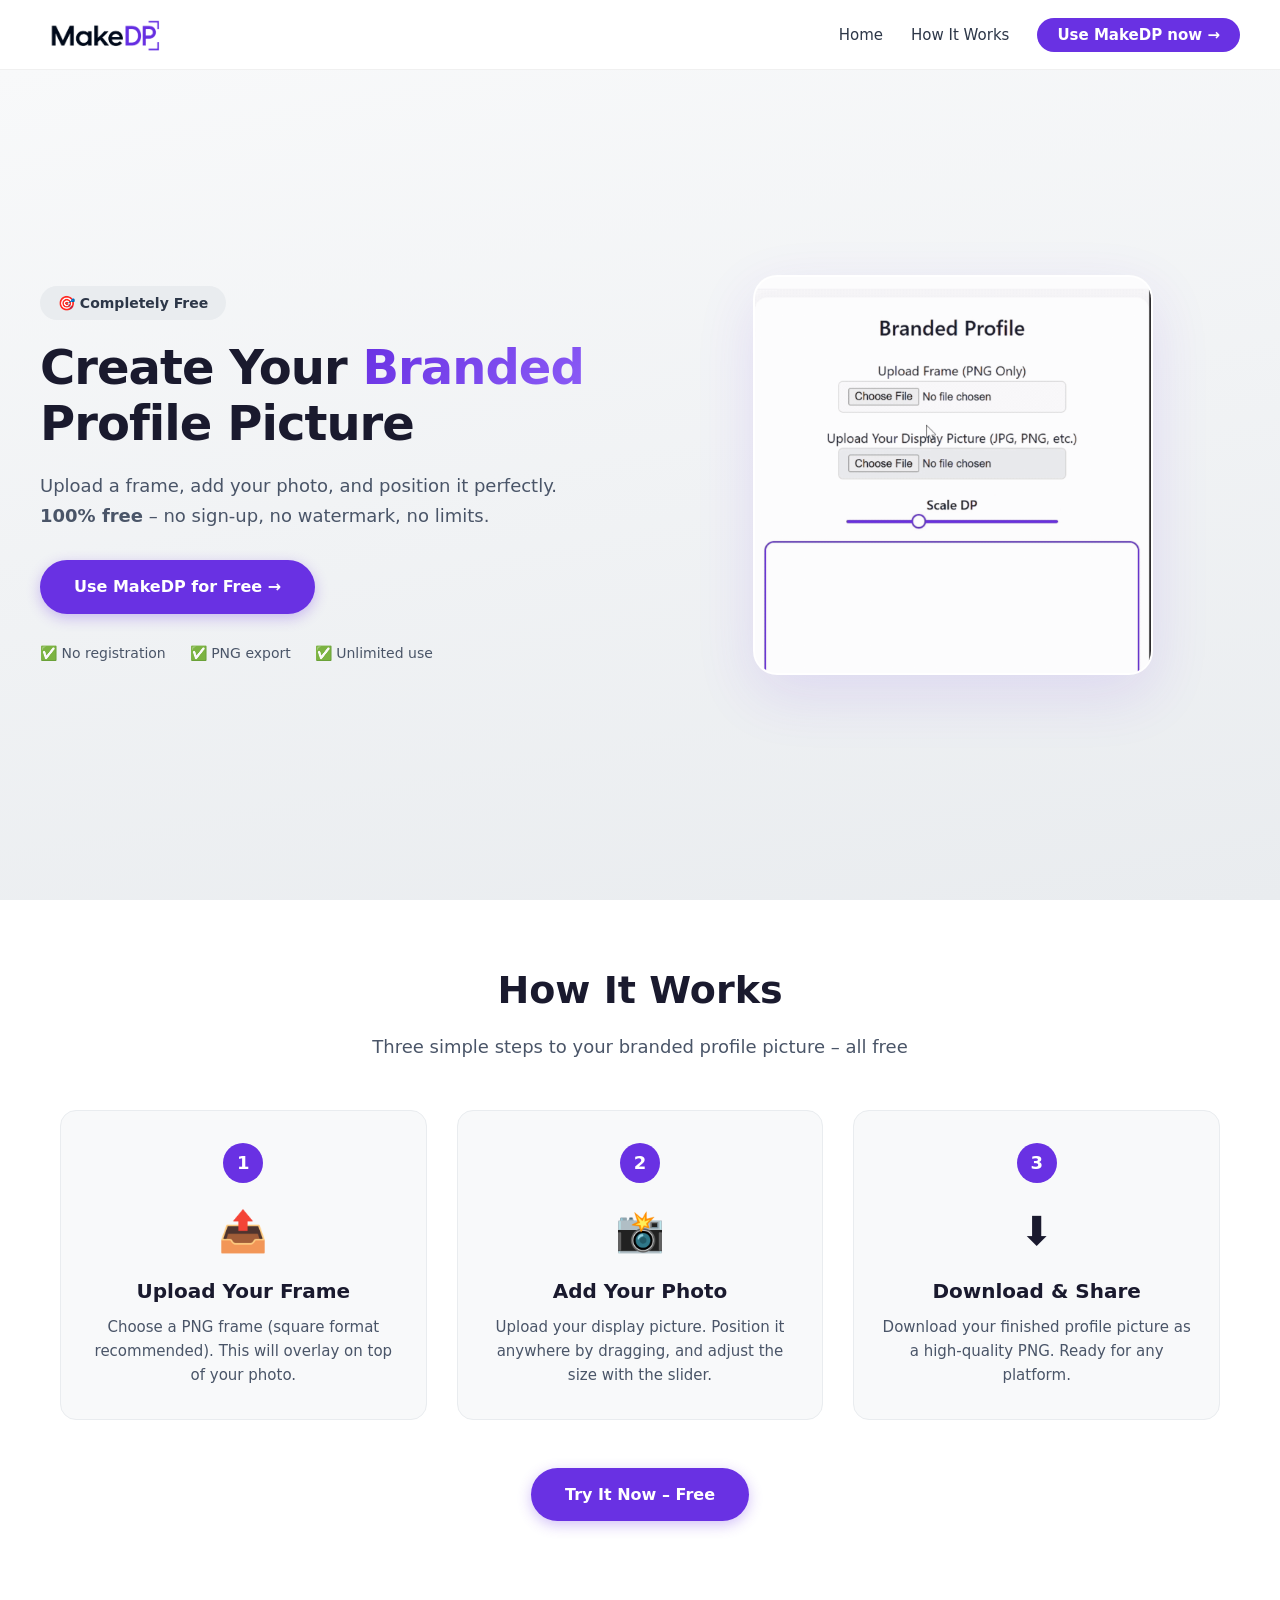
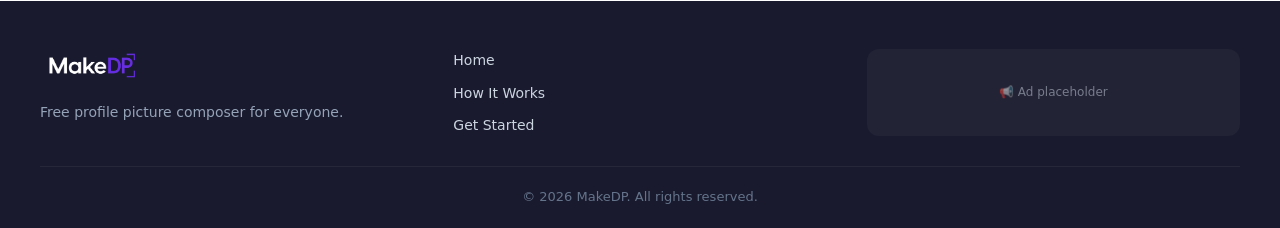
==== commit fd4e7702: "Update index.html" ====
--- a/index.html
+++ b/index.html
@@ -48,7 +48,7 @@
       </div>
       <div class="hero-preview">
         <div class="preview-box">
-          <img src="hero-preview.png" alt="MakeDP Preview" class="hero-preview-img" />
+          <img src="Makedp real (2).gif" alt="MakeDP Preview" class="hero-preview-img" />
         </div>
       </div>
     </div>
